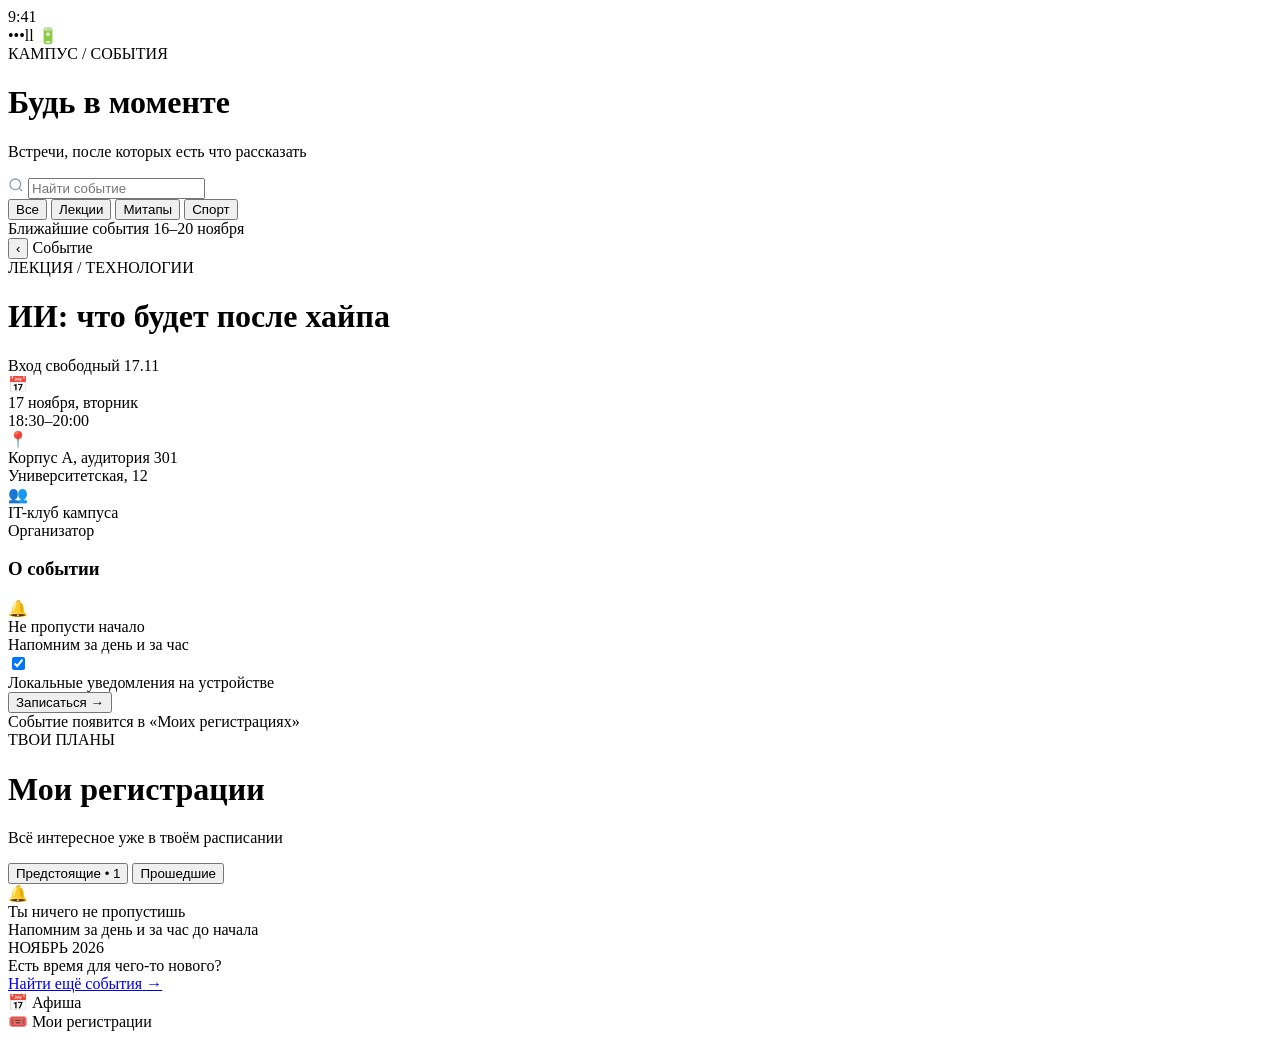
==== index.html @ 5953b1cc "Add files via upload" ====
<!DOCTYPE html>
<html lang="ru">
<head>
  <meta charset="UTF-8" />
  <meta name="viewport" content="width=device-width, initial-scale=1.0" />
  <title>Кампус — Агрегатор студенческих мероприятий</title>
  <link rel="stylesheet" href="style.css" />
</head>
<body>

  <div class="phone-frame">
    <!-- Статус-бар -->
    <div class="status-bar">
      <span>9:41</span>
      <div class="status-icons">
        <span>•••ll</span>
        <span>🔋</span>
      </div>
    </div>

    <!-- ЭКРАН 1: АФИША -->
    <div id="view-feed" class="screen-content active">
      <div class="eyebrow">КАМПУС / СОБЫТИЯ</div>
      <h1 class="page-title">Будь в моменте</h1>
      <p class="page-subtitle">Встречи, после которых есть что рассказать</p>

      <div class="search-box">
        <svg width="16" height="16" fill="none" stroke="#8f9bb3" stroke-width="2" viewBox="0 0 24 24">
          <circle cx="11" cy="11" r="8"></circle>
          <path d="m21 21-4.3-4.3"></path>
        </svg>
        <input type="text" id="search-input" placeholder="Найти событие" />
      </div>

      <div class="chips-row" id="category-chips">
        <button class="chip active" data-category="all">Все</button>
        <button class="chip" data-category="Лекция">Лекции</button>
        <button class="chip" data-category="Митап">Митапы</button>
        <button class="chip" data-category="Спорт">Спорт</button>
      </div>

      <div class="section-header">
        <span class="section-title">Ближайшие события</span>
        <span class="section-meta">16–20 ноября</span>
      </div>

      <!-- Контейнер для карточек событий (рендерится из script.js) -->
      <div id="events-list"></div>
    </div>

    <!-- ЭКРАН 2: ДЕТАЛИ СОБЫТИЯ -->
    <div id="view-details" class="screen-content">
      <div class="nav-header">
        <button class="back-btn" id="btn-back" aria-label="Назад">‹</button>
        <span class="nav-title">Событие</span>
        <span class="nav-spacer"></span>
      </div>

      <div class="hero-banner" id="detail-banner">
        <div class="hero-tag" id="detail-tag">ЛЕКЦИЯ / ТЕХНОЛОГИИ</div>
        <h1 class="hero-title" id="detail-title">ИИ: что будет после хайпа</h1>
        <div class="hero-bottom">
          <span class="badge-free" id="detail-entry">Вход свободный</span>
          <span class="hero-date" id="detail-short-date">17.11</span>
        </div>
      </div>

      <div class="info-list">
        <div class="info-row">
          <div class="info-icon">📅</div>
          <div>
            <div class="info-main" id="detail-date">17 ноября, вторник</div>
            <div class="info-sub" id="detail-time">18:30–20:00</div>
          </div>
        </div>
        <div class="info-row">
          <div class="info-icon">📍</div>
          <div>
            <div class="info-main" id="detail-location">Корпус А, аудитория 301</div>
            <div class="info-sub" id="detail-address">Университетская, 12</div>
          </div>
        </div>
        <div class="info-row">
          <div class="info-icon">👥</div>
          <div>
            <div class="info-main" id="detail-organizer">IT-клуб кампуса</div>
            <div class="info-sub">Организатор</div>
          </div>
        </div>
      </div>

      <div class="about-block">
        <h3>О событии</h3>
        <p id="detail-description"></p>
      </div>

      <div class="reminder-card">
        <div class="reminder-top">
          <div class="reminder-left">
            <span>🔔</span>
            <div>
              <div class="reminder-title">Не пропусти начало</div>
              <div class="reminder-sub">Напомним за день и за час</div>
            </div>
          </div>
          <label class="switch">
            <input type="checkbox" id="detail-reminder-toggle" checked />
            <span class="slider"></span>
          </label>
        </div>
        <div class="reminder-note" id="reminder-status-text">Локальные уведомления на устройстве</div>
      </div>

      <button class="btn-cta" id="detail-cta-btn">
        <span id="detail-cta-text">Записаться</span>
        <span class="arrow" id="detail-cta-arrow">→</span>
      </button>
      <div class="cta-caption" id="detail-cta-caption">Событие появится в «Моих регистрациях»</div>
    </div>

    <!-- ЭКРАН 3: МОИ РЕГИСТРАЦИИ -->
    <div id="view-registrations" class="screen-content">
      <div class="eyebrow">ТВОИ ПЛАНЫ</div>
      <h1 class="page-title">Мои регистрации</h1>
      <p class="page-subtitle">Всё интересное уже в твоём расписании</p>

      <div class="segmented-control">
        <button class="segment-btn active" data-tab="upcoming" id="seg-upcoming">Предстоящие • 1</button>
        <button class="segment-btn" data-tab="past" id="seg-past">Прошедшие</button>
      </div>

      <div class="alert-banner" id="reg-alert-banner">
        <div class="alert-icon">🔔</div>
        <div>
          <div class="alert-title">Ты ничего не пропустишь</div>
          <div class="alert-sub">Напомним за день и за час до начала</div>
        </div>
      </div>

      <div class="month-label" id="reg-month-label">НОЯБРЬ 2026</div>

      <!-- Список регистраций -->
      <div id="registrations-list"></div>

      <div class="empty-promo">
        <div class="empty-promo-title">Есть время для чего-то нового?</div>
        <a href="#" class="empty-promo-link" id="link-find-more">
          <span>Найти ещё события</span>
          <span>→</span>
        </a>
      </div>
    </div>

    <!-- Всплывающее уведомление (Toast) -->
    <div class="toast" id="toast"></div>

    <!-- Нижняя панель навигации -->
    <div class="tab-bar">
      <div class="tab-item active" data-target="feed">📅 Афиша</div>
      <div class="tab-item" data-target="registrations">🎟️ Мои регистрации</div>
    </div>
  </div>

  <script src="script.js"></script>
</body>
</html>
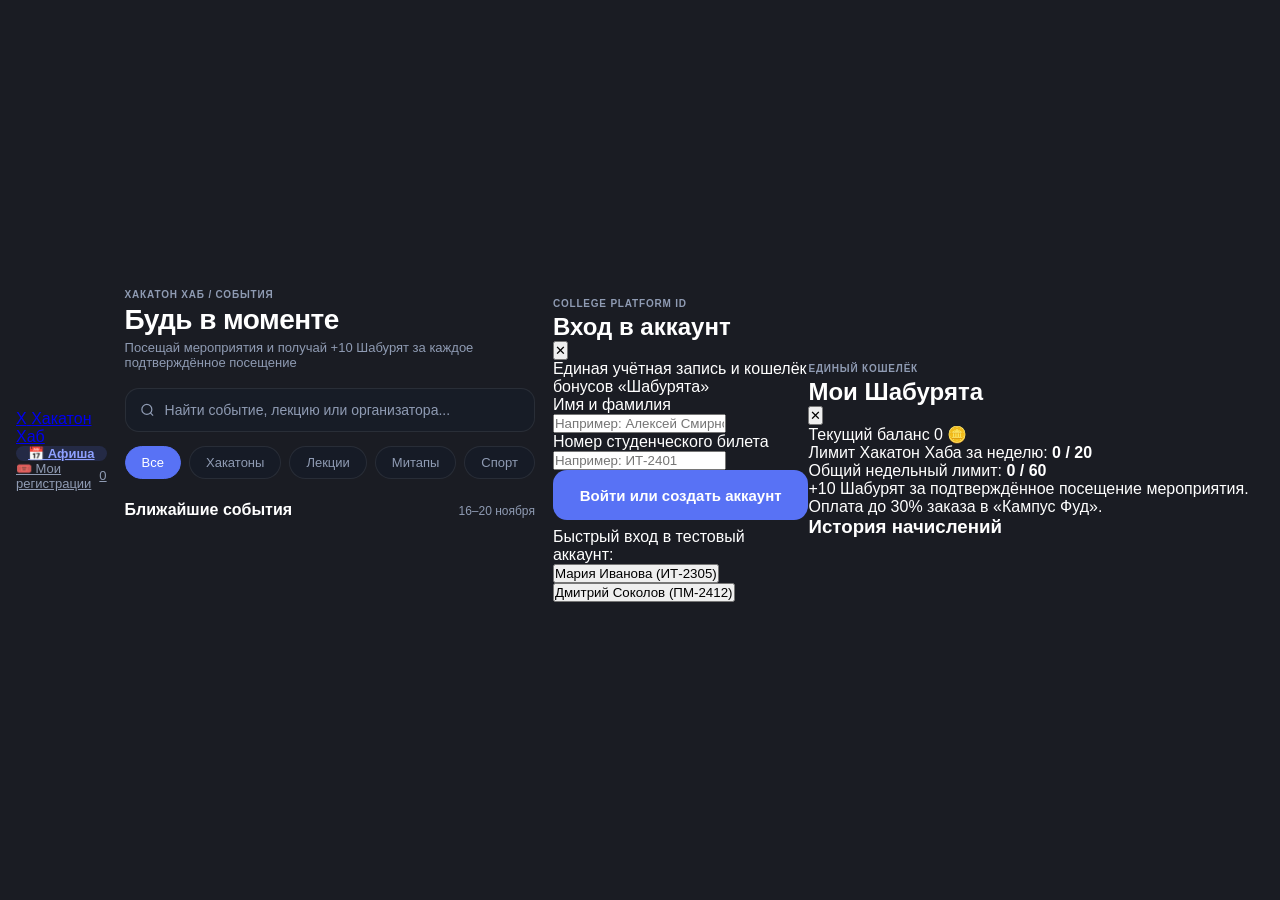
==== commit 9451f834: "Update index.html Доработка html" ====
--- a/index.html
+++ b/index.html
@@ -3,40 +3,60 @@
 <head>
   <meta charset="UTF-8" />
   <meta name="viewport" content="width=device-width, initial-scale=1.0" />
-  <title>Кампус — Агрегатор студенческих мероприятий</title>
+  <title>Хакатон Хаб — Афиша мероприятий</title>
   <link rel="stylesheet" href="style.css" />
 </head>
 <body>
 
-  <div class="phone-frame">
-    <!-- Статус-бар -->
-    <div class="status-bar">
-      <span>9:41</span>
-      <div class="status-icons">
-        <span>•••ll</span>
-        <span>🔋</span>
-      </div>
+  <!-- Верхняя навигационная панель -->
+  <header class="topbar">
+    <div class="container topbar-inner">
+      <a href="index.html" class="brand" id="brand-logo">
+        <span class="brand-badge">Х</span>
+        <span class="brand-name">Хакатон Хаб</span>
+      </a>
+
+      <nav class="nav-tabs">
+        <a href="index.html" class="tab-item active">📅 Афиша</a>
+        <a href="registrations.html" class="tab-item">
+          🎟️ Мои регистрации
+          <span class="nav-counter" id="nav-reg-count">0</span>
+        </a>
+      </nav>
+
+      <!-- Блок аккаунта и баланса Шабурят -->
+      <div class="user-panel" id="user-panel"></div>
     </div>
+  </header>
+
+  <main class="container main-wrapper">
 
     <!-- ЭКРАН 1: АФИША -->
-    <div id="view-feed" class="screen-content active">
-      <div class="eyebrow">КАМПУС / СОБЫТИЯ</div>
-      <h1 class="page-title">Будь в моменте</h1>
-      <p class="page-subtitle">Встречи, после которых есть что рассказать</p>
-
-      <div class="search-box">
-        <svg width="16" height="16" fill="none" stroke="#8f9bb3" stroke-width="2" viewBox="0 0 24 24">
-          <circle cx="11" cy="11" r="8"></circle>
-          <path d="m21 21-4.3-4.3"></path>
-        </svg>
-        <input type="text" id="search-input" placeholder="Найти событие" />
-      </div>
-
-      <div class="chips-row" id="category-chips">
-        <button class="chip active" data-category="all">Все</button>
-        <button class="chip" data-category="Лекция">Лекции</button>
-        <button class="chip" data-category="Митап">Митапы</button>
-        <button class="chip" data-category="Спорт">Спорт</button>
+    <section id="view-feed" class="screen-content active">
+      <div class="page-header">
+        <div>
+          <div class="eyebrow">ХАКАТОН ХАБ / СОБЫТИЯ</div>
+          <h1 class="page-title">Будь в моменте</h1>
+          <p class="page-subtitle">Посещай мероприятия и получай +10 Шабурят за каждое подтверждённое посещение</p>
+        </div>
+      </div>
+
+      <div class="controls-bar">
+        <div class="search-box">
+          <svg width="16" height="16" fill="none" stroke="#8f9bb3" stroke-width="2" viewBox="0 0 24 24">
+            <circle cx="11" cy="11" r="8"></circle>
+            <path d="m21 21-4.3-4.3"></path>
+          </svg>
+          <input type="text" id="search-input" placeholder="Найти событие, лекцию или организатора..." />
+        </div>
+
+        <div class="chips-row" id="category-chips">
+          <button class="chip active" data-category="all">Все</button>
+          <button class="chip" data-category="Хакатон">Хакатоны</button>
+          <button class="chip" data-category="Лекция">Лекции</button>
+          <button class="chip" data-category="Митап">Митапы</button>
+          <button class="chip" data-category="Спорт">Спорт</button>
+        </div>
       </div>
 
       <div class="section-header">
@@ -44,122 +64,162 @@
         <span class="section-meta">16–20 ноября</span>
       </div>
 
-      <!-- Контейнер для карточек событий (рендерится из script.js) -->
-      <div id="events-list"></div>
-    </div>
+      <div id="events-list" class="events-grid"></div>
+    </section>
 
     <!-- ЭКРАН 2: ДЕТАЛИ СОБЫТИЯ -->
-    <div id="view-details" class="screen-content">
+    <section id="view-details" class="screen-content">
       <div class="nav-header">
-        <button class="back-btn" id="btn-back" aria-label="Назад">‹</button>
-        <span class="nav-title">Событие</span>
-        <span class="nav-spacer"></span>
-      </div>
-
-      <div class="hero-banner" id="detail-banner">
-        <div class="hero-tag" id="detail-tag">ЛЕКЦИЯ / ТЕХНОЛОГИИ</div>
-        <h1 class="hero-title" id="detail-title">ИИ: что будет после хайпа</h1>
-        <div class="hero-bottom">
-          <span class="badge-free" id="detail-entry">Вход свободный</span>
-          <span class="hero-date" id="detail-short-date">17.11</span>
-        </div>
-      </div>
-
-      <div class="info-list">
-        <div class="info-row">
-          <div class="info-icon">📅</div>
-          <div>
-            <div class="info-main" id="detail-date">17 ноября, вторник</div>
-            <div class="info-sub" id="detail-time">18:30–20:00</div>
-          </div>
-        </div>
-        <div class="info-row">
-          <div class="info-icon">📍</div>
-          <div>
-            <div class="info-main" id="detail-location">Корпус А, аудитория 301</div>
-            <div class="info-sub" id="detail-address">Университетская, 12</div>
-          </div>
-        </div>
-        <div class="info-row">
-          <div class="info-icon">👥</div>
-          <div>
-            <div class="info-main" id="detail-organizer">IT-клуб кампуса</div>
-            <div class="info-sub">Организатор</div>
-          </div>
-        </div>
-      </div>
-
-      <div class="about-block">
-        <h3>О событии</h3>
-        <p id="detail-description"></p>
-      </div>
-
-      <div class="reminder-card">
-        <div class="reminder-top">
-          <div class="reminder-left">
-            <span>🔔</span>
-            <div>
-              <div class="reminder-title">Не пропусти начало</div>
-              <div class="reminder-sub">Напомним за день и за час</div>
+        <button class="back-btn" id="btn-back">← Назад к афише</button>
+      </div>
+
+      <div class="details-layout">
+        <div class="details-main">
+          <div class="hero-banner" id="detail-banner">
+            <div class="hero-tag" id="detail-tag">ЛЕКЦИЯ / ТЕХНОЛОГИИ</div>
+            <h1 class="hero-title" id="detail-title">ИИ: что будет после хайпа</h1>
+            <div class="hero-bottom">
+              <div class="hero-badges">
+                <span class="badge-free" id="detail-entry">Вход свободный</span>
+                <span class="badge-bonus">+10 Шабурят</span>
+              </div>
+              <span class="hero-date" id="detail-short-date">17.11</span>
             </div>
           </div>
-          <label class="switch">
-            <input type="checkbox" id="detail-reminder-toggle" checked />
-            <span class="slider"></span>
-          </label>
-        </div>
-        <div class="reminder-note" id="reminder-status-text">Локальные уведомления на устройстве</div>
-      </div>
-
-      <button class="btn-cta" id="detail-cta-btn">
-        <span id="detail-cta-text">Записаться</span>
-        <span class="arrow" id="detail-cta-arrow">→</span>
-      </button>
-      <div class="cta-caption" id="detail-cta-caption">Событие появится в «Моих регистрациях»</div>
-    </div>
-
-    <!-- ЭКРАН 3: МОИ РЕГИСТРАЦИИ -->
-    <div id="view-registrations" class="screen-content">
-      <div class="eyebrow">ТВОИ ПЛАНЫ</div>
-      <h1 class="page-title">Мои регистрации</h1>
-      <p class="page-subtitle">Всё интересное уже в твоём расписании</p>
-
-      <div class="segmented-control">
-        <button class="segment-btn active" data-tab="upcoming" id="seg-upcoming">Предстоящие • 1</button>
-        <button class="segment-btn" data-tab="past" id="seg-past">Прошедшие</button>
-      </div>
-
-      <div class="alert-banner" id="reg-alert-banner">
-        <div class="alert-icon">🔔</div>
+
+          <div class="about-block">
+            <h3>О событии</h3>
+            <p id="detail-description"></p>
+          </div>
+        </div>
+
+        <aside class="details-sidebar">
+          <div class="info-card">
+            <div class="info-list">
+              <div class="info-row">
+                <div class="info-icon">📅</div>
+                <div>
+                  <div class="info-main" id="detail-date">17 ноября, вторник</div>
+                  <div class="info-sub" id="detail-time">18:30–20:00</div>
+                </div>
+              </div>
+              <div class="info-row">
+                <div class="info-icon">📍</div>
+                <div>
+                  <div class="info-main" id="detail-location">Корпус А, аудитория 301</div>
+                  <div class="info-sub" id="detail-address">Университетская, 12</div>
+                </div>
+              </div>
+              <div class="info-row">
+                <div class="info-icon">👥</div>
+                <div>
+                  <div class="info-main" id="detail-organizer">IT-клуб</div>
+                  <div class="info-sub">Организатор</div>
+                </div>
+              </div>
+            </div>
+
+            <div class="reminder-card">
+              <div class="reminder-top">
+                <div class="reminder-left">
+                  <span>🔔</span>
+                  <div>
+                    <div class="reminder-title">Не пропусти начало</div>
+                    <div class="reminder-sub">Напомним за день и за час</div>
+                  </div>
+                </div>
+                <label class="switch">
+                  <input type="checkbox" id="detail-reminder-toggle" checked />
+                  <span class="slider"></span>
+                </label>
+              </div>
+              <div class="reminder-note" id="reminder-status-text">Локальные уведомления в браузере</div>
+            </div>
+
+            <button class="btn-cta" id="detail-cta-btn">
+              <span id="detail-cta-text">Записаться</span>
+              <span class="arrow" id="detail-cta-arrow">→</span>
+            </button>
+            <div class="cta-caption" id="detail-cta-caption">Бонус +10 Шабурят начислится после подтверждения посещения</div>
+          </div>
+        </aside>
+      </div>
+    </section>
+
+  </main>
+
+  <!-- Модальное окно авторизации -->
+  <div class="modal-backdrop" id="auth-modal">
+    <div class="modal-card">
+      <div class="modal-header">
         <div>
-          <div class="alert-title">Ты ничего не пропустишь</div>
-          <div class="alert-sub">Напомним за день и за час до начала</div>
-        </div>
-      </div>
-
-      <div class="month-label" id="reg-month-label">НОЯБРЬ 2026</div>
-
-      <!-- Список регистраций -->
-      <div id="registrations-list"></div>
-
-      <div class="empty-promo">
-        <div class="empty-promo-title">Есть время для чего-то нового?</div>
-        <a href="#" class="empty-promo-link" id="link-find-more">
-          <span>Найти ещё события</span>
-          <span>→</span>
-        </a>
-      </div>
-    </div>
-
-    <!-- Всплывающее уведомление (Toast) -->
-    <div class="toast" id="toast"></div>
-
-    <!-- Нижняя панель навигации -->
-    <div class="tab-bar">
-      <div class="tab-item active" data-target="feed">📅 Афиша</div>
-      <div class="tab-item" data-target="registrations">🎟️ Мои регистрации</div>
+          <div class="eyebrow">COLLEGE PLATFORM ID</div>
+          <h2 class="modal-title">Вход в аккаунт</h2>
+        </div>
+        <button class="modal-close" id="close-auth-modal">✕</button>
+      </div>
+      <p class="modal-subtitle">Единая учётная запись и кошелёк бонусов «Шабурята»</p>
+
+      <form id="auth-form" class="auth-form">
+        <div class="form-group">
+          <label for="auth-name">Имя и фамилия</label>
+          <input type="text" id="auth-name" placeholder="Например: Алексей Смирнов" required />
+        </div>
+        <div class="form-group">
+          <label for="auth-id">Номер студенческого билета</label>
+          <input type="text" id="auth-id" placeholder="Например: ИТ-2401" required />
+        </div>
+        <button type="submit" class="btn-cta">Войти или создать аккаунт</button>
+      </form>
+
+      <div class="demo-accounts">
+        <div class="demo-label">Быстрый вход в тестовый аккаунт:</div>
+        <div class="demo-list">
+          <button type="button" class="demo-btn" data-name="Мария Иванова" data-id="ИТ-2305">Мария Иванова (ИТ-2305)</button>
+          <button type="button" class="demo-btn" data-name="Дмитрий Соколов" data-id="ПМ-2412">Дмитрий Соколов (ПМ-2412)</button>
+        </div>
+      </div>
     </div>
   </div>
+
+  <!-- Модальное окно кошелька Шабурят -->
+  <div class="modal-backdrop" id="wallet-modal">
+    <div class="modal-card">
+      <div class="modal-header">
+        <div>
+          <div class="eyebrow">ЕДИНЫЙ КОШЕЛЁК</div>
+          <h2 class="modal-title">Мои Шабурята</h2>
+        </div>
+        <button class="modal-close" id="close-wallet-modal">✕</button>
+      </div>
+
+      <div class="wallet-summary">
+        <div class="wallet-balance-box">
+          <span class="wallet-balance-label">Текущий баланс</span>
+          <span class="wallet-balance-value" id="wallet-balance-num">0 🪙</span>
+        </div>
+        <div class="wallet-limits">
+          <div class="limit-row">
+            <span>Лимит Хакатон Хаба за неделю:</span>
+            <strong id="wallet-service-limit">0 / 20</strong>
+          </div>
+          <div class="limit-row">
+            <span>Общий недельный лимит:</span>
+            <strong id="wallet-total-limit">0 / 60</strong>
+          </div>
+        </div>
+      </div>
+
+      <div class="wallet-rules-note">
+        +10 Шабурят за подтверждённое посещение мероприятия. Оплата до 30% заказа в «Кампус Фуд».
+      </div>
+
+      <h3 class="history-title">История начислений</h3>
+      <div class="history-list" id="wallet-history-list"></div>
+    </div>
+  </div>
+
+  <div class="toast" id="toast"></div>
 
   <script src="script.js"></script>
 </body>
--- a/style.css
+++ b/style.css
@@ -0,0 +1,769 @@
+:root {
+  --bg-outer: #1a1c23;
+  --bg-app: #0d1017;
+  --bg-surface: #161b26;
+  --bg-surface-hover: #1e2534;
+  --bg-input: #171c26;
+  --border-subtle: rgba(255, 255, 255, 0.08);
+  --text-primary: #ffffff;
+  --text-secondary: #8f9bb3;
+  --text-muted: #5c6880;
+  --accent-blue: #5872f5;
+  --accent-blue-hover: #4760e0;
+  --accent-gradient: linear-gradient(135deg, #6277f7 0%, #525ce5 100%);
+  --accent-purple-text: #8ea0ff;
+  --success-bg: rgba(34, 197, 94, 0.14);
+  --success-text: #4ade80;
+  --danger-text: #f87171;
+  --radius-xl: 24px;
+  --radius-lg: 20px;
+  --radius-md: 14px;
+  --radius-pill: 999px;
+  --font-main: -apple-system, BlinkMacSystemFont, "SF Pro Display", "Segoe UI", Roboto, Inter, sans-serif;
+}
+
+* {
+  box-sizing: border-box;
+  margin: 0;
+  padding: 0;
+  -webkit-tap-highlight-color: transparent;
+}
+
+body {
+  background-color: var(--bg-outer);
+  color: var(--text-primary);
+  font-family: var(--font-main);
+  display: flex;
+  justify-content: center;
+  align-items: center;
+  padding: 24px 16px;
+  min-height: 100vh;
+}
+
+/* Корпус смартфона */
+.phone-frame {
+  width: 375px;
+  height: 812px;
+  background-color: var(--bg-app);
+  border-radius: 36px;
+  border: 1px solid var(--border-subtle);
+  display: flex;
+  flex-direction: column;
+  overflow: hidden;
+  position: relative;
+  box-shadow: 0 24px 60px rgba(0, 0, 0, 0.55);
+}
+
+/* Статус-бар */
+.status-bar {
+  height: 44px;
+  padding: 12px 24px 0;
+  display: flex;
+  justify-content: space-between;
+  align-items: center;
+  font-size: 14px;
+  font-weight: 600;
+  flex-shrink: 0;
+}
+
+.status-icons {
+  display: flex;
+  align-items: center;
+  gap: 6px;
+}
+
+/* Переключение экранов */
+.screen-content {
+  display: none;
+  flex: 1;
+  overflow-y: auto;
+  padding: 12px 18px 92px;
+  scrollbar-width: none;
+  animation: fadeIn 0.2s ease;
+}
+
+.screen-content.active {
+  display: block;
+}
+
+.screen-content::-webkit-scrollbar {
+  display: none;
+}
+
+@keyframes fadeIn {
+  from { opacity: 0; transform: translateY(4px); }
+  to { opacity: 1; transform: translateY(0); }
+}
+
+/* Типографика шапки */
+.eyebrow {
+  font-size: 10px;
+  font-weight: 700;
+  letter-spacing: 0.08em;
+  text-transform: uppercase;
+  color: var(--text-secondary);
+  margin-bottom: 4px;
+}
+
+.page-title {
+  font-size: 28px;
+  font-weight: 700;
+  letter-spacing: -0.02em;
+  margin-bottom: 4px;
+}
+
+.page-subtitle {
+  font-size: 13px;
+  color: var(--text-secondary);
+  margin-bottom: 18px;
+}
+
+/* Поиск */
+.search-box {
+  background-color: var(--bg-input);
+  border: 1px solid var(--border-subtle);
+  border-radius: var(--radius-md);
+  height: 44px;
+  padding: 0 14px;
+  display: flex;
+  align-items: center;
+  gap: 10px;
+  margin-bottom: 14px;
+}
+
+.search-box input {
+  background: none;
+  border: none;
+  outline: none;
+  color: var(--text-primary);
+  font-size: 14px;
+  width: 100%;
+}
+
+.search-box input::placeholder {
+  color: var(--text-secondary);
+}
+
+/* Чипсы фильтров */
+.chips-row {
+  display: flex;
+  gap: 8px;
+  overflow-x: auto;
+  margin-bottom: 22px;
+  scrollbar-width: none;
+}
+
+.chips-row::-webkit-scrollbar {
+  display: none;
+}
+
+.chip {
+  padding: 8px 16px;
+  border-radius: var(--radius-pill);
+  background-color: var(--bg-surface);
+  border: 1px solid var(--border-subtle);
+  color: var(--text-secondary);
+  font-size: 13px;
+  font-weight: 500;
+  cursor: pointer;
+  white-space: nowrap;
+  transition: 0.2s;
+}
+
+.chip.active {
+  background-color: var(--accent-blue);
+  color: #ffffff;
+  border-color: var(--accent-blue);
+}
+
+/* Заголовок секции */
+.section-header {
+  display: flex;
+  justify-content: space-between;
+  align-items: baseline;
+  margin-bottom: 12px;
+}
+
+.section-title {
+  font-size: 16px;
+  font-weight: 600;
+}
+
+.section-meta {
+  font-size: 12px;
+  color: var(--text-secondary);
+}
+
+/* Карточка события */
+.event-card {
+  background-color: var(--bg-surface);
+  border: 1px solid var(--border-subtle);
+  border-radius: var(--radius-lg);
+  padding: 16px;
+  margin-bottom: 14px;
+  cursor: pointer;
+  transition: transform 0.15s ease, background-color 0.2s;
+}
+
+.event-card:active {
+  transform: scale(0.985);
+}
+
+.event-card.featured {
+  background: var(--accent-gradient);
+  border: none;
+}
+
+.card-tag {
+  font-size: 10px;
+  font-weight: 700;
+  letter-spacing: 0.08em;
+  text-transform: uppercase;
+  color: var(--accent-purple-text);
+  margin-bottom: 6px;
+  display: inline-block;
+}
+
+.card-tag.no-margin {
+  margin-bottom: 0;
+}
+
+.event-card.featured .card-tag {
+  color: rgba(255, 255, 255, 0.8);
+}
+
+.card-title {
+  font-size: 18px;
+  font-weight: 700;
+  line-height: 1.25;
+  margin-bottom: 4px;
+}
+
+.card-desc {
+  font-size: 12.5px;
+  color: var(--text-secondary);
+  margin-bottom: 14px;
+  line-height: 1.4;
+}
+
+.event-card.featured .card-desc {
+  color: rgba(255, 255, 255, 0.85);
+}
+
+.card-meta-list {
+  display: flex;
+  flex-direction: column;
+  gap: 6px;
+  margin-bottom: 14px;
+}
+
+.card-meta-list.compact {
+  margin-bottom: 8px;
+}
+
+.meta-item {
+  display: flex;
+  align-items: center;
+  gap: 8px;
+  font-size: 12px;
+  color: #cbd5e1;
+}
+
+.event-card.featured .meta-item {
+  color: rgba(255, 255, 255, 0.92);
+}
+
+.card-footer {
+  display: flex;
+  justify-content: space-between;
+  align-items: center;
+  padding-top: 10px;
+  border-top: 1px solid rgba(255, 255, 255, 0.08);
+}
+
+.event-card.featured .card-footer {
+  border-top-color: rgba(255, 255, 255, 0.18);
+}
+
+.organizer {
+  font-size: 11.5px;
+  color: var(--text-secondary);
+}
+
+.reg-organizer {
+  margin-bottom: 8px;
+}
+
+.event-card.featured .organizer {
+  color: rgba(255, 255, 255, 0.85);
+}
+
+/* Кнопки внутри карточки */
+.btn-card {
+  padding: 7px 14px;
+  border-radius: var(--radius-pill);
+  font-size: 12px;
+  font-weight: 600;
+  border: none;
+  cursor: pointer;
+  transition: 0.2s;
+}
+
+.btn-card-light {
+  background-color: #ffffff;
+  color: #2f3b8f;
+}
+
+.btn-card-primary {
+  background-color: rgba(88, 114, 245, 0.18);
+  color: #8ea0ff;
+}
+
+.btn-card-registered {
+  background-color: var(--success-bg);
+  color: var(--success-text);
+}
+
+/* ================= ЭКРАН 2: ДЕТАЛИ СОБЫТИЯ ================= */
+.nav-header {
+  display: flex;
+  align-items: center;
+  justify-content: space-between;
+  padding: 6px 0 16px;
+}
+
+.back-btn {
+  width: 32px;
+  height: 32px;
+  background: none;
+  border: none;
+  display: flex;
+  align-items: center;
+  justify-content: center;
+  color: var(--text-primary);
+  cursor: pointer;
+  font-size: 24px;
+}
+
+.nav-title {
+  font-size: 15px;
+  font-weight: 600;
+}
+
+.nav-spacer {
+  width: 32px;
+}
+
+.hero-banner {
+  background: var(--accent-gradient);
+  border-radius: var(--radius-xl);
+  padding: 20px;
+  margin-bottom: 18px;
+}
+
+.hero-tag {
+  font-size: 10px;
+  font-weight: 700;
+  letter-spacing: 0.08em;
+  text-transform: uppercase;
+  color: rgba(255, 255, 255, 0.8);
+  margin-bottom: 10px;
+}
+
+.hero-title {
+  font-size: 26px;
+  font-weight: 700;
+  line-height: 1.2;
+  margin-bottom: 24px;
+}
+
+.hero-bottom {
+  display: flex;
+  justify-content: space-between;
+  align-items: center;
+}
+
+.badge-free {
+  background: rgba(255, 255, 255, 0.18);
+  padding: 6px 12px;
+  border-radius: var(--radius-pill);
+  font-size: 12px;
+  font-weight: 500;
+}
+
+.hero-date {
+  font-size: 20px;
+  font-weight: 700;
+}
+
+.info-list {
+  display: flex;
+  flex-direction: column;
+  gap: 14px;
+  margin-bottom: 22px;
+}
+
+.info-row {
+  display: flex;
+  align-items: flex-start;
+  gap: 12px;
+}
+
+.info-icon {
+  width: 34px;
+  height: 34px;
+  border-radius: 10px;
+  background-color: var(--bg-surface);
+  display: flex;
+  align-items: center;
+  justify-content: center;
+  color: var(--accent-purple-text);
+  flex-shrink: 0;
+}
+
+.info-main {
+  font-size: 14px;
+  font-weight: 600;
+  margin-bottom: 2px;
+}
+
+.info-sub {
+  font-size: 12px;
+  color: var(--text-secondary);
+}
+
+.about-block {
+  margin-bottom: 20px;
+}
+
+.about-block h3 {
+  font-size: 16px;
+  font-weight: 600;
+  margin-bottom: 8px;
+}
+
+.about-block p {
+  font-size: 13.5px;
+  line-height: 1.5;
+  color: #cbd5e1;
+}
+
+/* Блок переключателя уведомлений */
+.reminder-card {
+  background-color: var(--bg-surface);
+  border: 1px solid var(--border-subtle);
+  border-radius: var(--radius-md);
+  padding: 14px;
+  margin-bottom: 18px;
+}
+
+.reminder-top {
+  display: flex;
+  align-items: center;
+  justify-content: space-between;
+  padding-bottom: 10px;
+  border-bottom: 1px solid var(--border-subtle);
+  margin-bottom: 8px;
+}
+
+.reminder-left {
+  display: flex;
+  align-items: center;
+  gap: 10px;
+}
+
+.reminder-title {
+  font-size: 13.5px;
+  font-weight: 600;
+}
+
+.reminder-sub {
+  font-size: 11.5px;
+  color: var(--text-secondary);
+}
+
+.reminder-note {
+  font-size: 11px;
+  color: var(--text-muted);
+}
+
+/* Тумблер (Switch) */
+.switch {
+  position: relative;
+  display: inline-block;
+  width: 44px;
+  height: 24px;
+}
+
+.switch input {
+  opacity: 0;
+  width: 0;
+  height: 0;
+}
+
+.slider {
+  position: absolute;
+  cursor: pointer;
+  inset: 0;
+  background-color: #2c3446;
+  border-radius: 34px;
+  transition: 0.3s;
+}
+
+.slider:before {
+  position: absolute;
+  content: "";
+  height: 18px;
+  width: 18px;
+  left: 3px;
+  bottom: 3px;
+  background-color: white;
+  border-radius: 50%;
+  transition: 0.3s;
+}
+
+input:checked + .slider {
+  background-color: var(--accent-blue);
+}
+
+input:checked + .slider:before {
+  transform: translateX(20px);
+}
+
+/* Главная CTA-кнопка */
+.btn-cta {
+  width: 100%;
+  height: 50px;
+  border-radius: var(--radius-md);
+  background-color: var(--accent-blue);
+  color: #ffffff;
+  font-size: 15px;
+  font-weight: 600;
+  border: none;
+  display: flex;
+  align-items: center;
+  justify-content: center;
+  position: relative;
+  cursor: pointer;
+  margin-bottom: 8px;
+  transition: 0.2s;
+}
+
+.btn-cta.registered {
+  background-color: var(--success-bg);
+  color: var(--success-text);
+  border: 1px solid rgba(74, 222, 128, 0.3);
+}
+
+.btn-cta .arrow {
+  position: absolute;
+  right: 18px;
+}
+
+.cta-caption {
+  text-align: center;
+  font-size: 11.5px;
+  color: var(--text-secondary);
+}
+
+/* ================= ЭКРАН 3: МОИ РЕГИСТРАЦИИ ================= */
+.segmented-control {
+  display: grid;
+  grid-template-columns: 1fr 1fr;
+  background-color: var(--bg-surface);
+  padding: 4px;
+  border-radius: var(--radius-md);
+  margin-bottom: 16px;
+}
+
+.segment-btn {
+padding: 8px;
+border-radius: 10px;
+border: none;
+background: transparent;
+color: var(--text-secondary);
+font-size: 13px;
+font-weight: 500;
+cursor: pointer;
+transition: 0.2s;
+}
+
+.segment-btn.active {
+background-color: #252c3d;
+color: #ffffff;
+font-weight: 600;
+}
+
+.alert-banner {
+background: rgba(88, 114, 245, 0.14);
+border: 1px solid rgba(88, 114, 245, 0.3);
+border-radius: var(--radius-md);
+padding: 12px 14px;
+display: flex;
+align-items: center;
+gap: 12px;
+margin-bottom: 20px;
+}
+
+.alert-icon {
+width: 32px;
+height: 32px;
+border-radius: 10px;
+background-color: var(--accent-blue);
+display: flex;
+align-items: center;
+justify-content: center;
+flex-shrink: 0;
+}
+
+.alert-title {
+font-size: 13px;
+font-weight: 600;
+margin-bottom: 2px;
+}
+
+.alert-sub {
+font-size: 11.5px;
+color: var(--text-secondary);
+}
+
+.month-label {
+font-size: 11px;
+font-weight: 700;
+letter-spacing: 0.08em;
+text-transform: uppercase;
+color: var(--text-secondary);
+margin-bottom: 10px;
+}
+
+.reg-card-header {
+display: flex;
+justify-content: space-between;
+align-items: center;
+margin-bottom: 6px;
+}
+
+.status-pill-green {
+background-color: var(--success-bg);
+color: var(--success-text);
+font-size: 11px;
+font-weight: 600;
+padding: 4px 10px;
+border-radius: var(--radius-pill);
+}
+
+.reg-actions {
+display: flex;
+justify-content: space-between;
+align-items: center;
+margin-top: 12px;
+padding-top: 12px;
+border-top: 1px solid var(--border-subtle);
+font-size: 12.5px;
+font-weight: 500;
+}
+
+.link-cancel {
+color: var(--danger-text);
+cursor: pointer;
+}
+
+.link-details {
+color: var(--accent-purple-text);
+cursor: pointer;
+}
+
+.empty-state {
+text-align: center;
+padding: 32px 16px;
+color: var(--text-secondary);
+font-size: 13px;
+background-color: var(--bg-surface);
+border-radius: var(--radius-lg);
+border: 1px dashed var(--border-subtle);
+}
+
+.empty-promo {
+margin-top: 40px;
+padding-top: 16px;
+border-top: 1px solid var(--border-subtle);
+}
+
+.empty-promo-title {
+font-size: 13.5px;
+font-weight: 600;
+margin-bottom: 4px;
+}
+
+.empty-promo-link {
+display: flex;
+justify-content: space-between;
+align-items: center;
+color: var(--accent-purple-text);
+font-size: 13px;
+font-weight: 500;
+text-decoration: none;
+}
+
+/* Всплывающее уведомление (Toast) */
+.toast {
+position: absolute;
+bottom: 90px;
+left: 18px;
+right: 18px;
+background-color: #252c3d;
+border: 1px solid var(--border-subtle);
+color: #ffffff;
+padding: 12px 16px;
+border-radius: var(--radius-md);
+font-size: 12.5px;
+font-weight: 500;
+text-align: center;
+opacity: 0;
+pointer-events: none;
+transform: translateY(10px);
+transition: 0.25s ease;
+z-index: 20;
+box-shadow: 0 10px 25px rgba(0, 0, 0, 0.4);
+}
+
+.toast.show {
+opacity: 1;
+transform: translateY(0);
+}
+
+/* Нижняя панель навигации */
+.tab-bar {
+position: absolute;
+bottom: 0;
+left: 0;
+right: 0;
+height: 76px;
+background-color: rgba(13, 16, 23, 0.94);
+backdrop-filter: blur(12px);
+border-top: 1px solid var(--border-subtle);
+display: grid;
+grid-template-columns: 1fr 1fr;
+padding: 8px 16px 20px;
+gap: 10px;
+z-index: 10;
+}
+
+.tab-item {
+display: flex;
+align-items: center;
+justify-content: center;
+gap: 8px;
+border-radius: var(--radius-md);
+font-size: 13px;
+font-weight: 500;
+color: var(--text-secondary);
+cursor: pointer;
+transition: 0.2s;
+}
+
+.tab-item.active {
+background-color: rgba(88, 114, 245, 0.16);
+color: var(--accent-purple-text);
+font-weight: 600;
+}
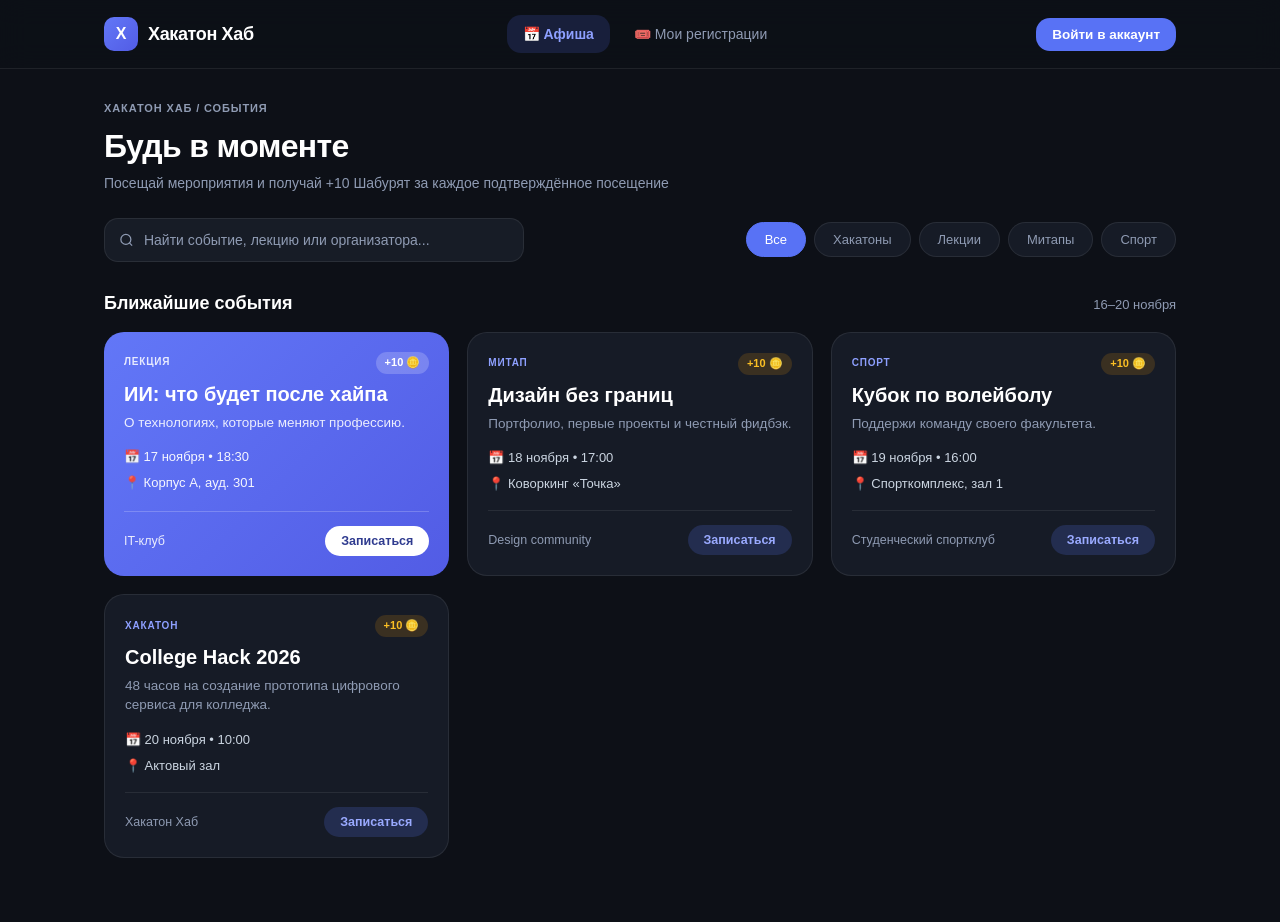
==== commit ac9d3e65: "Update index.html" ====
--- a/index.html
+++ b/index.html
@@ -166,8 +166,8 @@
           <input type="text" id="auth-name" placeholder="Например: Алексей Смирнов" required />
         </div>
         <div class="form-group">
-          <label for="auth-id">Номер студенческого билета</label>
-          <input type="text" id="auth-id" placeholder="Например: ИТ-2401" required />
+          <label for="auth-group">Номер группы</label>
+          <input type="text" id="auth-group" placeholder="Например: 1XX-1-11" required />
         </div>
         <button type="submit" class="btn-cta">Войти или создать аккаунт</button>
       </form>
@@ -175,8 +175,8 @@
       <div class="demo-accounts">
         <div class="demo-label">Быстрый вход в тестовый аккаунт:</div>
         <div class="demo-list">
-          <button type="button" class="demo-btn" data-name="Мария Иванова" data-id="ИТ-2305">Мария Иванова (ИТ-2305)</button>
-          <button type="button" class="demo-btn" data-name="Дмитрий Соколов" data-id="ПМ-2412">Дмитрий Соколов (ПМ-2412)</button>
+          <button type="button" class="demo-btn" data-name="Мария Иванова" data-group="1ИС-2-24">Мария Иванова (гр. 1ИС-2-24)</button>
+          <button type="button" class="demo-btn" data-name="Дмитрий Соколов" data-group="2ПМ-1-23">Дмитрий Соколов (гр. 2ПМ-1-23)</button>
         </div>
       </div>
     </div>
--- a/style.css
+++ b/style.css
@@ -1,5 +1,4 @@
 :root {
-  --bg-outer: #1a1c23;
   --bg-app: #0d1017;
   --bg-surface: #161b26;
   --bg-surface-hover: #1e2534;
@@ -12,6 +11,9 @@
   --accent-blue-hover: #4760e0;
   --accent-gradient: linear-gradient(135deg, #6277f7 0%, #525ce5 100%);
   --accent-purple-text: #8ea0ff;
+  --bonus-bg: rgba(245, 158, 11, 0.16);
+  --bonus-text: #fbbf24;
+  --bonus-border: rgba(245, 158, 11, 0.35);
   --success-bg: rgba(34, 197, 94, 0.14);
   --success-text: #4ade80;
   --danger-text: #f87171;
@@ -30,55 +32,185 @@
 }
 
 body {
-  background-color: var(--bg-outer);
+  background-color: var(--bg-app);
   color: var(--text-primary);
   font-family: var(--font-main);
-  display: flex;
+  min-height: 100vh;
+  line-height: 1.45;
+}
+
+.container {
+  max-width: 1120px;
+  margin: 0 auto;
+  padding: 0 24px;
+}
+
+/* Верхняя навигация */
+.topbar {
+  position: sticky;
+  top: 0;
+  z-index: 50;
+  background-color: rgba(13, 16, 23, 0.88);
+  backdrop-filter: blur(14px);
+  border-bottom: 1px solid var(--border-subtle);
+}
+
+.topbar-inner {
+  min-height: 68px;
+  display: flex;
+  align-items: center;
+  justify-content: space-between;
+  gap: 16px;
+  flex-wrap: wrap;
+  padding-top: 8px;
+  padding-bottom: 8px;
+}
+
+.brand {
+  display: flex;
+  align-items: center;
+  gap: 10px;
+  text-decoration: none;
+  color: var(--text-primary);
+}
+
+.brand-badge {
+  width: 34px;
+  height: 34px;
+  border-radius: 10px;
+  background: var(--accent-gradient);
+  display: flex;
+  align-items: center;
   justify-content: center;
+  font-weight: 800;
+  font-size: 16px;
+  color: #ffffff;
+}
+
+.brand-name {
+  font-size: 18px;
+  font-weight: 700;
+  letter-spacing: -0.02em;
+}
+
+.nav-tabs {
+  display: flex;
+  gap: 8px;
+}
+
+.tab-item {
+  display: flex;
   align-items: center;
-  padding: 24px 16px;
-  min-height: 100vh;
-}
-
-/* Корпус смартфона */
-.phone-frame {
-  width: 375px;
-  height: 812px;
-  background-color: var(--bg-app);
-  border-radius: 36px;
-  border: 1px solid var(--border-subtle);
-  display: flex;
-  flex-direction: column;
-  overflow: hidden;
-  position: relative;
-  box-shadow: 0 24px 60px rgba(0, 0, 0, 0.55);
-}
-
-/* Статус-бар */
-.status-bar {
-  height: 44px;
-  padding: 12px 24px 0;
-  display: flex;
-  justify-content: space-between;
+  gap: 8px;
+  padding: 9px 16px;
+  border-radius: var(--radius-md);
+  text-decoration: none;
+  font-size: 14px;
+  font-weight: 500;
+  color: var(--text-secondary);
+  transition: 0.2s;
+}
+
+.tab-item:hover {
+  color: var(--text-primary);
+  background-color: rgba(255, 255, 255, 0.04);
+}
+
+.tab-item.active {
+  background-color: rgba(88, 114, 245, 0.16);
+  color: var(--accent-purple-text);
+  font-weight: 600;
+}
+
+.nav-counter {
+  background-color: var(--accent-blue);
+  color: #ffffff;
+  font-size: 11px;
+  font-weight: 700;
+  padding: 2px 7px;
+  border-radius: var(--radius-pill);
+}
+
+/* Панель пользователя и баланса в шапке */
+.user-panel {
+  display: flex;
   align-items: center;
-  font-size: 14px;
+  gap: 10px;
+}
+
+.btn-login-nav {
+  background-color: var(--accent-blue);
+  color: #ffffff;
+  border: none;
+  border-radius: var(--radius-md);
+  padding: 9px 16px;
+  font-size: 13.5px;
   font-weight: 600;
-  flex-shrink: 0;
-}
-
-.status-icons {
+  cursor: pointer;
+  transition: 0.2s;
+}
+
+.btn-login-nav:hover {
+  background-color: var(--accent-blue-hover);
+}
+
+.bonus-pill {
   display: flex;
   align-items: center;
   gap: 6px;
-}
-
-/* Переключение экранов */
+  background-color: var(--bonus-bg);
+  border: 1px solid var(--bonus-border);
+  color: var(--bonus-text);
+  padding: 7px 13px;
+  border-radius: var(--radius-pill);
+  font-size: 13px;
+  font-weight: 700;
+  cursor: pointer;
+  transition: 0.2s;
+}
+
+.bonus-pill:hover {
+  filter: brightness(1.1);
+}
+
+.user-chip {
+  display: flex;
+  align-items: center;
+  gap: 8px;
+  background-color: var(--bg-surface);
+  border: 1px solid var(--border-subtle);
+  padding: 6px 12px;
+  border-radius: var(--radius-pill);
+  font-size: 13px;
+}
+
+.user-name-text {
+  font-weight: 600;
+  color: var(--text-primary);
+}
+
+.btn-logout {
+  background: none;
+  border: none;
+  color: var(--text-secondary);
+  font-size: 12px;
+  cursor: pointer;
+  padding-left: 6px;
+  border-left: 1px solid var(--border-subtle);
+}
+
+.btn-logout:hover {
+  color: var(--danger-text);
+}
+
+/* Основная область */
+.main-wrapper {
+  padding-top: 32px;
+  padding-bottom: 64px;
+}
+
 .screen-content {
   display: none;
-  flex: 1;
-  overflow-y: auto;
-  padding: 12px 18px 92px;
-  scrollbar-width: none;
   animation: fadeIn 0.2s ease;
 }
 
@@ -86,39 +218,50 @@
   display: block;
 }
 
-.screen-content::-webkit-scrollbar {
-  display: none;
-}
-
 @keyframes fadeIn {
-  from { opacity: 0; transform: translateY(4px); }
+  from { opacity: 0; transform: translateY(6px); }
   to { opacity: 1; transform: translateY(0); }
 }
 
-/* Типографика шапки */
+.page-header {
+  display: flex;
+  justify-content: space-between;
+  align-items: flex-end;
+  flex-wrap: wrap;
+  gap: 16px;
+  margin-bottom: 24px;
+}
+
 .eyebrow {
-  font-size: 10px;
+  font-size: 11px;
   font-weight: 700;
   letter-spacing: 0.08em;
   text-transform: uppercase;
   color: var(--text-secondary);
-  margin-bottom: 4px;
+  margin-bottom: 6px;
 }
 
 .page-title {
-  font-size: 28px;
+  font-size: 32px;
   font-weight: 700;
   letter-spacing: -0.02em;
   margin-bottom: 4px;
 }
 
 .page-subtitle {
-  font-size: 13px;
+  font-size: 14px;
   color: var(--text-secondary);
-  margin-bottom: 18px;
-}
-
-/* Поиск */
+}
+
+.controls-bar {
+  display: flex;
+  justify-content: space-between;
+  align-items: center;
+  flex-wrap: wrap;
+  gap: 16px;
+  margin-bottom: 28px;
+}
+
 .search-box {
   background-color: var(--bg-input);
   border: 1px solid var(--border-subtle);
@@ -128,7 +271,9 @@
   display: flex;
   align-items: center;
   gap: 10px;
-  margin-bottom: 14px;
+  flex: 1;
+  min-width: 260px;
+  max-width: 420px;
 }
 
 .search-box input {
@@ -144,21 +289,14 @@
   color: var(--text-secondary);
 }
 
-/* Чипсы фильтров */
 .chips-row {
   display: flex;
   gap: 8px;
-  overflow-x: auto;
-  margin-bottom: 22px;
-  scrollbar-width: none;
-}
-
-.chips-row::-webkit-scrollbar {
-  display: none;
+  flex-wrap: wrap;
 }
 
 .chip {
-  padding: 8px 16px;
+  padding: 9px 18px;
   border-radius: var(--radius-pill);
   background-color: var(--bg-surface);
   border: 1px solid var(--border-subtle);
@@ -166,8 +304,12 @@
   font-size: 13px;
   font-weight: 500;
   cursor: pointer;
-  white-space: nowrap;
   transition: 0.2s;
+}
+
+.chip:hover {
+  border-color: rgba(255, 255, 255, 0.2);
+  color: var(--text-primary);
 }
 
 .chip.active {
@@ -176,42 +318,61 @@
   border-color: var(--accent-blue);
 }
 
-/* Заголовок секции */
 .section-header {
   display: flex;
   justify-content: space-between;
   align-items: baseline;
-  margin-bottom: 12px;
+  margin-bottom: 16px;
 }
 
 .section-title {
-  font-size: 16px;
+  font-size: 18px;
   font-weight: 600;
 }
 
 .section-meta {
-  font-size: 12px;
+  font-size: 13px;
   color: var(--text-secondary);
 }
 
-/* Карточка события */
+.events-grid {
+  display: grid;
+  grid-template-columns: repeat(auto-fill, minmax(320px, 1fr));
+  gap: 18px;
+}
+
 .event-card {
   background-color: var(--bg-surface);
   border: 1px solid var(--border-subtle);
   border-radius: var(--radius-lg);
-  padding: 16px;
-  margin-bottom: 14px;
+  padding: 20px;
+  display: flex;
+  flex-direction: column;
+  justify-content: space-between;
   cursor: pointer;
-  transition: transform 0.15s ease, background-color 0.2s;
-}
-
-.event-card:active {
-  transform: scale(0.985);
+  transition: transform 0.18s ease, background-color 0.2s, border-color 0.2s;
+}
+
+.event-card:hover {
+  transform: translateY(-3px);
+  background-color: var(--bg-surface-hover);
+  border-color: rgba(255, 255, 255, 0.16);
 }
 
 .event-card.featured {
   background: var(--accent-gradient);
   border: none;
+}
+
+.event-card.featured:hover {
+  filter: brightness(1.04);
+}
+
+.card-top-row {
+  display: flex;
+  justify-content: space-between;
+  align-items: center;
+  margin-bottom: 8px;
 }
 
 .card-tag {
@@ -220,89 +381,98 @@
   letter-spacing: 0.08em;
   text-transform: uppercase;
   color: var(--accent-purple-text);
-  margin-bottom: 6px;
   display: inline-block;
 }
 
-.card-tag.no-margin {
-  margin-bottom: 0;
-}
-
 .event-card.featured .card-tag {
-  color: rgba(255, 255, 255, 0.8);
+  color: rgba(255, 255, 255, 0.85);
+}
+
+.card-bonus-badge {
+  font-size: 11px;
+  font-weight: 700;
+  color: var(--bonus-text);
+  background-color: var(--bonus-bg);
+  padding: 3px 9px;
+  border-radius: var(--radius-pill);
+}
+
+.event-card.featured .card-bonus-badge {
+  background-color: rgba(255, 255, 255, 0.2);
+  color: #ffffff;
 }
 
 .card-title {
-  font-size: 18px;
+  font-size: 20px;
   font-weight: 700;
   line-height: 1.25;
-  margin-bottom: 4px;
+  margin-bottom: 6px;
 }
 
 .card-desc {
+  font-size: 13.5px;
+  color: var(--text-secondary);
+  margin-bottom: 16px;
+  line-height: 1.45;
+}
+
+.event-card.featured .card-desc {
+  color: rgba(255, 255, 255, 0.88);
+}
+
+.card-meta-list {
+  display: flex;
+  flex-direction: column;
+  gap: 7px;
+  margin-bottom: 16px;
+}
+
+.card-meta-list.compact {
+  margin-bottom: 10px;
+}
+
+.meta-item {
+  display: flex;
+  align-items: center;
+  gap: 8px;
+  font-size: 13px;
+  color: #cbd5e1;
+}
+
+.event-card.featured .meta-item {
+  color: rgba(255, 255, 255, 0.94);
+}
+
+.card-footer {
+  display: flex;
+  justify-content: space-between;
+  align-items: center;
+  padding-top: 14px;
+  border-top: 1px solid rgba(255, 255, 255, 0.08);
+  margin-top: auto;
+}
+
+.event-card.featured .card-footer {
+  border-top-color: rgba(255, 255, 255, 0.2);
+}
+
+.organizer {
   font-size: 12.5px;
   color: var(--text-secondary);
-  margin-bottom: 14px;
-  line-height: 1.4;
-}
-
-.event-card.featured .card-desc {
-  color: rgba(255, 255, 255, 0.85);
-}
-
-.card-meta-list {
-  display: flex;
-  flex-direction: column;
-  gap: 6px;
-  margin-bottom: 14px;
-}
-
-.card-meta-list.compact {
-  margin-bottom: 8px;
-}
-
-.meta-item {
-  display: flex;
-  align-items: center;
-  gap: 8px;
-  font-size: 12px;
-  color: #cbd5e1;
-}
-
-.event-card.featured .meta-item {
-  color: rgba(255, 255, 255, 0.92);
-}
-
-.card-footer {
-  display: flex;
-  justify-content: space-between;
-  align-items: center;
-  padding-top: 10px;
-  border-top: 1px solid rgba(255, 255, 255, 0.08);
-}
-
-.event-card.featured .card-footer {
-  border-top-color: rgba(255, 255, 255, 0.18);
-}
-
-.organizer {
-  font-size: 11.5px;
-  color: var(--text-secondary);
 }
 
 .reg-organizer {
-  margin-bottom: 8px;
+  margin-bottom: 12px;
 }
 
 .event-card.featured .organizer {
-  color: rgba(255, 255, 255, 0.85);
-}
-
-/* Кнопки внутри карточки */
+  color: rgba(255, 255, 255, 0.88);
+}
+
 .btn-card {
-  padding: 7px 14px;
+  padding: 8px 16px;
   border-radius: var(--radius-pill);
-  font-size: 12px;
+  font-size: 12.5px;
   font-weight: 600;
   border: none;
   cursor: pointer;
@@ -315,8 +485,8 @@
 }
 
 .btn-card-primary {
-  background-color: rgba(88, 114, 245, 0.18);
-  color: #8ea0ff;
+  background-color: rgba(88, 114, 245, 0.2);
+  color: #9aaaff;
 }
 
 .btn-card-registered {
@@ -324,260 +494,268 @@
   color: var(--success-text);
 }
 
-/* ================= ЭКРАН 2: ДЕТАЛИ СОБЫТИЯ ================= */
+.btn-confirm-visit {
+  width: 100%;
+  margin-top: 10px;
+  padding: 9px 14px;
+  border-radius: var(--radius-md);
+  background-color: var(--bonus-bg);
+  border: 1px solid var(--bonus-border);
+  color: var(--bonus-text);
+  font-size: 12.5px;
+  font-weight: 600;
+  cursor: pointer;
+  transition: 0.2s;
+}
+
+.btn-confirm-visit:hover {
+  filter: brightness(1.12);
+}
+
+.btn-confirm-visit.done {
+  background-color: var(--success-bg);
+  border-color: rgba(74, 222, 128, 0.3);
+  color: var(--success-text);
+  cursor: default;
+}
+
+/* Детали события */
 .nav-header {
-  display: flex;
-  align-items: center;
-  justify-content: space-between;
-  padding: 6px 0 16px;
+  margin-bottom: 20px;
 }
 
 .back-btn {
-  width: 32px;
-  height: 32px;
-  background: none;
-  border: none;
-  display: flex;
-  align-items: center;
-  justify-content: center;
+  background: var(--bg-surface);
+  border: 1px solid var(--border-subtle);
+  border-radius: var(--radius-md);
+  padding: 9px 16px;
   color: var(--text-primary);
   cursor: pointer;
-  font-size: 24px;
-}
-
-.nav-title {
-  font-size: 15px;
-  font-weight: 600;
-}
-
-.nav-spacer {
-  width: 32px;
-}
-
+  font-size: 13.5px;
+  font-weight: 500;
+  transition: 0.2s;
+}
+
+.back-btn:hover {
+  background-color: var(--bg-surface-hover);
+}
+
+.details-layout {
+  display: grid;
+grid-template-columns: 1.4fr 1fr;
+gap: 28px;
+align-items: start;
+}
 .hero-banner {
-  background: var(--accent-gradient);
-  border-radius: var(--radius-xl);
-  padding: 20px;
-  margin-bottom: 18px;
-}
-
+background: var(--accent-gradient);
+border-radius: var(--radius-xl);
+padding: 28px;
+margin-bottom: 24px;
+}
 .hero-tag {
-  font-size: 10px;
-  font-weight: 700;
-  letter-spacing: 0.08em;
-  text-transform: uppercase;
-  color: rgba(255, 255, 255, 0.8);
-  margin-bottom: 10px;
-}
-
+font-size: 11px;
+font-weight: 700;
+letter-spacing: 0.08em;
+text-transform: uppercase;
+color: rgba(255, 255, 255, 0.85);
+margin-bottom: 12px;
+}
 .hero-title {
-  font-size: 26px;
-  font-weight: 700;
-  line-height: 1.2;
-  margin-bottom: 24px;
-}
-
+font-size: 32px;
+font-weight: 700;
+line-height: 1.2;
+margin-bottom: 28px;
+}
 .hero-bottom {
-  display: flex;
-  justify-content: space-between;
-  align-items: center;
-}
-
-.badge-free {
-  background: rgba(255, 255, 255, 0.18);
-  padding: 6px 12px;
-  border-radius: var(--radius-pill);
-  font-size: 12px;
-  font-weight: 500;
-}
-
+display: flex;
+justify-content: space-between;
+align-items: center;
+flex-wrap: wrap;
+gap: 12px;
+}
+.hero-badges {
+display: flex;
+gap: 8px;
+flex-wrap: wrap;
+}
+.badge-free,
+.badge-bonus {
+background: rgba(255, 255, 255, 0.18);
+padding: 7px 14px;
+border-radius: var(--radius-pill);
+font-size: 13px;
+font-weight: 600;
+}
 .hero-date {
-  font-size: 20px;
-  font-weight: 700;
-}
-
+font-size: 24px;
+font-weight: 700;
+}
+.about-block {
+background-color: var(--bg-surface);
+border: 1px solid var(--border-subtle);
+border-radius: var(--radius-lg);
+padding: 24px;
+}
+.about-block h3 {
+font-size: 18px;
+font-weight: 600;
+margin-bottom: 10px;
+}
+.about-block p {
+font-size: 14.5px;
+line-height: 1.6;
+color: #cbd5e1;
+}
+.info-card {
+background-color: var(--bg-surface);
+border: 1px solid var(--border-subtle);
+border-radius: var(--radius-xl);
+padding: 24px;
+}
 .info-list {
-  display: flex;
-  flex-direction: column;
-  gap: 14px;
-  margin-bottom: 22px;
-}
-
+display: flex;
+flex-direction: column;
+gap: 16px;
+margin-bottom: 24px;
+}
 .info-row {
-  display: flex;
-  align-items: flex-start;
-  gap: 12px;
-}
-
+display: flex;
+align-items: flex-start;
+gap: 12px;
+}
 .info-icon {
-  width: 34px;
-  height: 34px;
-  border-radius: 10px;
-  background-color: var(--bg-surface);
-  display: flex;
-  align-items: center;
-  justify-content: center;
-  color: var(--accent-purple-text);
-  flex-shrink: 0;
-}
-
+width: 38px;
+height: 38px;
+border-radius: 11px;
+background-color: var(--bg-app);
+display: flex;
+align-items: center;
+justify-content: center;
+color: var(--accent-purple-text);
+flex-shrink: 0;
+}
 .info-main {
-  font-size: 14px;
-  font-weight: 600;
-  margin-bottom: 2px;
-}
-
+font-size: 14.5px;
+font-weight: 600;
+margin-bottom: 2px;
+}
 .info-sub {
-  font-size: 12px;
-  color: var(--text-secondary);
-}
-
-.about-block {
-  margin-bottom: 20px;
-}
-
-.about-block h3 {
-  font-size: 16px;
-  font-weight: 600;
-  margin-bottom: 8px;
-}
-
-.about-block p {
-  font-size: 13.5px;
-  line-height: 1.5;
-  color: #cbd5e1;
-}
-
-/* Блок переключателя уведомлений */
+font-size: 12.5px;
+color: var(--text-secondary);
+}
 .reminder-card {
-  background-color: var(--bg-surface);
-  border: 1px solid var(--border-subtle);
-  border-radius: var(--radius-md);
-  padding: 14px;
-  margin-bottom: 18px;
-}
-
+background-color: var(--bg-app);
+border: 1px solid var(--border-subtle);
+border-radius: var(--radius-md);
+padding: 14px;
+margin-bottom: 20px;
+}
 .reminder-top {
-  display: flex;
-  align-items: center;
-  justify-content: space-between;
-  padding-bottom: 10px;
-  border-bottom: 1px solid var(--border-subtle);
-  margin-bottom: 8px;
-}
-
+display: flex;
+align-items: center;
+justify-content: space-between;
+padding-bottom: 10px;
+border-bottom: 1px solid var(--border-subtle);
+margin-bottom: 8px;
+}
 .reminder-left {
-  display: flex;
-  align-items: center;
-  gap: 10px;
-}
-
+display: flex;
+align-items: center;
+gap: 10px;
+}
 .reminder-title {
-  font-size: 13.5px;
-  font-weight: 600;
-}
-
+font-size: 13.5px;
+font-weight: 600;
+}
 .reminder-sub {
-  font-size: 11.5px;
-  color: var(--text-secondary);
-}
-
+font-size: 11.5px;
+color: var(--text-secondary);
+}
 .reminder-note {
-  font-size: 11px;
-  color: var(--text-muted);
-}
-
-/* Тумблер (Switch) */
+font-size: 11px;
+color: var(--text-muted);
+}
 .switch {
-  position: relative;
-  display: inline-block;
-  width: 44px;
-  height: 24px;
-}
-
+position: relative;
+display: inline-block;
+width: 44px;
+height: 24px;
+}
 .switch input {
-  opacity: 0;
-  width: 0;
-  height: 0;
-}
-
+opacity: 0;
+width: 0;
+height: 0;
+}
 .slider {
-  position: absolute;
-  cursor: pointer;
-  inset: 0;
-  background-color: #2c3446;
-  border-radius: 34px;
-  transition: 0.3s;
-}
-
+position: absolute;
+cursor: pointer;
+inset: 0;
+background-color: #2c3446;
+border-radius: 34px;
+transition: 0.3s;
+}
 .slider:before {
-  position: absolute;
-  content: "";
-  height: 18px;
-  width: 18px;
-  left: 3px;
-  bottom: 3px;
-  background-color: white;
-  border-radius: 50%;
-  transition: 0.3s;
-}
-
+position: absolute;
+content: "";
+height: 18px;
+width: 18px;
+left: 3px;
+bottom: 3px;
+background-color: white;
+border-radius: 50%;
+transition: 0.3s;
+}
 input:checked + .slider {
-  background-color: var(--accent-blue);
-}
-
+background-color: var(--accent-blue);
+}
 input:checked + .slider:before {
-  transform: translateX(20px);
-}
-
-/* Главная CTA-кнопка */
+transform: translateX(20px);
+}
 .btn-cta {
-  width: 100%;
-  height: 50px;
-  border-radius: var(--radius-md);
-  background-color: var(--accent-blue);
-  color: #ffffff;
-  font-size: 15px;
-  font-weight: 600;
-  border: none;
-  display: flex;
-  align-items: center;
-  justify-content: center;
-  position: relative;
-  cursor: pointer;
-  margin-bottom: 8px;
-  transition: 0.2s;
-}
-
+width: 100%;
+height: 52px;
+border-radius: var(--radius-md);
+background-color: var(--accent-blue);
+color: #ffffff;
+font-size: 15px;
+font-weight: 600;
+border: none;
+display: flex;
+align-items: center;
+justify-content: center;
+position: relative;
+cursor: pointer;
+margin-bottom: 10px;
+transition: 0.2s;
+}
+.btn-cta:hover {
+background-color: var(--accent-blue-hover);
+}
 .btn-cta.registered {
-  background-color: var(--success-bg);
-  color: var(--success-text);
-  border: 1px solid rgba(74, 222, 128, 0.3);
-}
-
+background-color: var(--success-bg);
+color: var(--success-text);
+border: 1px solid rgba(74, 222, 128, 0.3);
+}
 .btn-cta .arrow {
-  position: absolute;
-  right: 18px;
-}
-
+position: absolute;
+right: 18px;
+}
 .cta-caption {
-  text-align: center;
-  font-size: 11.5px;
-  color: var(--text-secondary);
-}
-
-/* ================= ЭКРАН 3: МОИ РЕГИСТРАЦИИ ================= */
+text-align: center;
+font-size: 12px;
+color: var(--text-secondary);
+}
+/* Мои регистрации */
 .segmented-control {
-  display: grid;
-  grid-template-columns: 1fr 1fr;
-  background-color: var(--bg-surface);
-  padding: 4px;
-  border-radius: var(--radius-md);
-  margin-bottom: 16px;
-}
-
+display: inline-grid;
+grid-template-columns: 1fr 1fr;
+background-color: var(--bg-surface);
+padding: 4px;
+border-radius: var(--radius-md);
+border: 1px solid var(--border-subtle);
+}
 .segment-btn {
-padding: 8px;
+padding: 9px 18px;
 border-radius: 10px;
 border: none;
 background: transparent;
@@ -586,63 +764,58 @@
 font-weight: 500;
 cursor: pointer;
 transition: 0.2s;
-}
-
+white-space: nowrap;
+}
 .segment-btn.active {
 background-color: #252c3d;
 color: #ffffff;
 font-weight: 600;
 }
-
 .alert-banner {
-background: rgba(88, 114, 245, 0.14);
-border: 1px solid rgba(88, 114, 245, 0.3);
+background: var(--bonus-bg);
+border: 1px solid var(--bonus-border);
 border-radius: var(--radius-md);
-padding: 12px 14px;
-display: flex;
-align-items: center;
-gap: 12px;
-margin-bottom: 20px;
-}
-
+padding: 14px 18px;
+display: flex;
+align-items: center;
+gap: 14px;
+margin-bottom: 24px;
+}
 .alert-icon {
-width: 32px;
-height: 32px;
+width: 36px;
+height: 36px;
 border-radius: 10px;
-background-color: var(--accent-blue);
+background-color: rgba(245, 158, 11, 0.25);
 display: flex;
 align-items: center;
 justify-content: center;
 flex-shrink: 0;
-}
-
+font-size: 18px;
+}
 .alert-title {
-font-size: 13px;
+font-size: 14px;
 font-weight: 600;
+color: var(--bonus-text);
 margin-bottom: 2px;
 }
-
 .alert-sub {
-font-size: 11.5px;
-color: var(--text-secondary);
-}
-
+font-size: 12.5px;
+color: var(--text-secondary);
+}
 .month-label {
 font-size: 11px;
 font-weight: 700;
 letter-spacing: 0.08em;
 text-transform: uppercase;
 color: var(--text-secondary);
-margin-bottom: 10px;
-}
-
+margin-bottom: 12px;
+}
 .reg-card-header {
 display: flex;
 justify-content: space-between;
 align-items: center;
-margin-bottom: 6px;
-}
-
+margin-bottom: 8px;
+}
 .status-pill-green {
 background-color: var(--success-bg);
 color: var(--success-text);
@@ -651,119 +824,285 @@
 padding: 4px 10px;
 border-radius: var(--radius-pill);
 }
-
 .reg-actions {
 display: flex;
 justify-content: space-between;
 align-items: center;
-margin-top: 12px;
+margin-top: 14px;
 padding-top: 12px;
 border-top: 1px solid var(--border-subtle);
-font-size: 12.5px;
+font-size: 13px;
 font-weight: 500;
 }
-
 .link-cancel {
 color: var(--danger-text);
 cursor: pointer;
 }
-
 .link-details {
 color: var(--accent-purple-text);
 cursor: pointer;
 }
-
 .empty-state {
+grid-column: 1 / -1;
 text-align: center;
-padding: 32px 16px;
-color: var(--text-secondary);
-font-size: 13px;
+padding: 48px 16px;
+color: var(--text-secondary);
+font-size: 14px;
 background-color: var(--bg-surface);
 border-radius: var(--radius-lg);
 border: 1px dashed var(--border-subtle);
 }
-
 .empty-promo {
 margin-top: 40px;
+padding: 20px 24px;
+background-color: var(--bg-surface);
+border-radius: var(--radius-lg);
+border: 1px solid var(--border-subtle);
+display: flex;
+justify-content: space-between;
+align-items: center;
+flex-wrap: wrap;
+gap: 12px;
+}
+.empty-promo-title {
+font-size: 14px;
+font-weight: 600;
+}
+.empty-promo-link {
+color: var(--accent-purple-text);
+font-size: 13.5px;
+font-weight: 600;
+text-decoration: none;
+}
+/* Модальные окна */
+.modal-backdrop {
+position: fixed;
+inset: 0;
+background-color: rgba(0, 0, 0, 0.72);
+backdrop-filter: blur(6px);
+display: none;
+align-items: center;
+justify-content: center;
+padding: 16px;
+z-index: 200;
+}
+.modal-backdrop.open {
+display: flex;
+}
+.modal-card {
+width: 100%;
+max-width: 440px;
+background-color: var(--bg-surface);
+border: 1px solid var(--border-subtle);
+border-radius: var(--radius-xl);
+padding: 24px;
+box-shadow: 0 24px 60px rgba(0, 0, 0, 0.6);
+}
+.modal-header {
+display: flex;
+justify-content: space-between;
+align-items: flex-start;
+margin-bottom: 8px;
+}
+.modal-title {
+font-size: 22px;
+font-weight: 700;
+}
+.modal-subtitle {
+font-size: 13px;
+color: var(--text-secondary);
+margin-bottom: 20px;
+}
+.modal-close {
+background: var(--bg-app);
+border: 1px solid var(--border-subtle);
+color: var(--text-secondary);
+width: 32px;
+height: 32px;
+border-radius: 50%;
+cursor: pointer;
+font-size: 14px;
+}
+.auth-form {
+display: flex;
+flex-direction: column;
+gap: 14px;
+}
+.form-group {
+display: flex;
+flex-direction: column;
+gap: 6px;
+}
+.form-group label {
+font-size: 12.5px;
+font-weight: 500;
+color: var(--text-secondary);
+}
+.form-group input {
+height: 44px;
+padding: 0 14px;
+border-radius: var(--radius-md);
+background-color: var(--bg-app);
+border: 1px solid var(--border-subtle);
+color: var(--text-primary);
+font-size: 14px;
+outline: none;
+}
+.form-group input:focus {
+border-color: var(--accent-blue);
+}
+.demo-accounts {
+margin-top: 18px;
 padding-top: 16px;
 border-top: 1px solid var(--border-subtle);
 }
-
-.empty-promo-title {
-font-size: 13.5px;
+.demo-label {
+font-size: 12px;
+color: var(--text-secondary);
+margin-bottom: 10px;
+}
+.demo-list {
+display: flex;
+flex-direction: column;
+gap: 8px;
+}
+.demo-btn {
+text-align: left;
+padding: 10px 14px;
+border-radius: var(--radius-md);
+background-color: var(--bg-app);
+border: 1px solid var(--border-subtle);
+color: var(--text-primary);
+font-size: 13px;
+cursor: pointer;
+transition: 0.2s;
+}
+.demo-btn:hover {
+border-color: var(--accent-blue);
+}
+/* Кошелёк Шабурят */
+.wallet-summary {
+background-color: var(--bg-app);
+border: 1px solid var(--border-subtle);
+border-radius: var(--radius-lg);
+padding: 16px;
+margin-bottom: 14px;
+}
+.wallet-balance-box {
+display: flex;
+justify-content: space-between;
+align-items: center;
+padding-bottom: 12px;
+margin-bottom: 12px;
+border-bottom: 1px solid var(--border-subtle);
+}
+.wallet-balance-label {
+font-size: 13px;
+color: var(--text-secondary);
+}
+.wallet-balance-value {
+font-size: 24px;
+font-weight: 800;
+color: var(--bonus-text);
+}
+.wallet-limits {
+display: flex;
+flex-direction: column;
+gap: 6px;
+}
+.limit-row {
+display: flex;
+justify-content: space-between;
+font-size: 12.5px;
+color: var(--text-secondary);
+}
+.limit-row strong {
+color: var(--text-primary);
+}
+.wallet-rules-note {
+font-size: 12px;
+color: var(--text-secondary);
+background-color: rgba(88, 114, 245, 0.1);
+border-radius: var(--radius-md);
+padding: 10px 12px;
+margin-bottom: 16px;
+}
+.history-title {
+font-size: 14px;
 font-weight: 600;
-margin-bottom: 4px;
-}
-
-.empty-promo-link {
+margin-bottom: 10px;
+}
+.history-list {
+max-height: 220px;
+overflow-y: auto;
+display: flex;
+flex-direction: column;
+gap: 8px;
+}
+.history-item {
 display: flex;
 justify-content: space-between;
 align-items: center;
-color: var(--accent-purple-text);
-font-size: 13px;
-font-weight: 500;
-text-decoration: none;
-}
-
-/* Всплывающее уведомление (Toast) */
+background-color: var(--bg-app);
+padding: 10px 12px;
+border-radius: var(--radius-md);
+font-size: 12.5px;
+}
+.history-item-title {
+font-weight: 600;
+margin-bottom: 2px;
+}
+.history-item-date {
+font-size: 11px;
+color: var(--text-secondary);
+}
+.history-item-amount {
+font-weight: 700;
+color: var(--success-text);
+}
 .toast {
-position: absolute;
-bottom: 90px;
-left: 18px;
-right: 18px;
+position: fixed;
+bottom: 24px;
+right: 24px;
 background-color: #252c3d;
 border: 1px solid var(--border-subtle);
 color: #ffffff;
-padding: 12px 16px;
+padding: 14px 20px;
 border-radius: var(--radius-md);
-font-size: 12.5px;
+font-size: 13.5px;
 font-weight: 500;
-text-align: center;
 opacity: 0;
 pointer-events: none;
 transform: translateY(10px);
 transition: 0.25s ease;
-z-index: 20;
-box-shadow: 0 10px 25px rgba(0, 0, 0, 0.4);
-}
-
+z-index: 300;
+box-shadow: 0 12px 30px rgba(0, 0, 0, 0.45);
+}
 .toast.show {
 opacity: 1;
 transform: translateY(0);
 }
-
-/* Нижняя панель навигации */
-.tab-bar {
-position: absolute;
-bottom: 0;
-left: 0;
-right: 0;
-height: 76px;
-background-color: rgba(13, 16, 23, 0.94);
-backdrop-filter: blur(12px);
-border-top: 1px solid var(--border-subtle);
-display: grid;
-grid-template-columns: 1fr 1fr;
-padding: 8px 16px 20px;
-gap: 10px;
-z-index: 10;
-}
-
-.tab-item {
-display: flex;
-align-items: center;
-justify-content: center;
-gap: 8px;
-border-radius: var(--radius-md);
-font-size: 13px;
-font-weight: 500;
-color: var(--text-secondary);
-cursor: pointer;
-transition: 0.2s;
-}
-
-.tab-item.active {
-background-color: rgba(88, 114, 245, 0.16);
-color: var(--accent-purple-text);
-font-weight: 600;
-}+@media (max-width: 820px) {
+.details-layout {
+grid-template-columns: 1fr;
+}
+}
+@media (max-width: 560px) {
+.container {
+padding: 0 16px;
+}
+.page-title {
+font-size: 26px;
+}
+.hero-title {
+font-size: 24px;
+}
+.search-box {
+max-width: 100%;
+}
+.toast {
+left: 16px;
+right: 16px;
+text-align: center;
+}
+}
